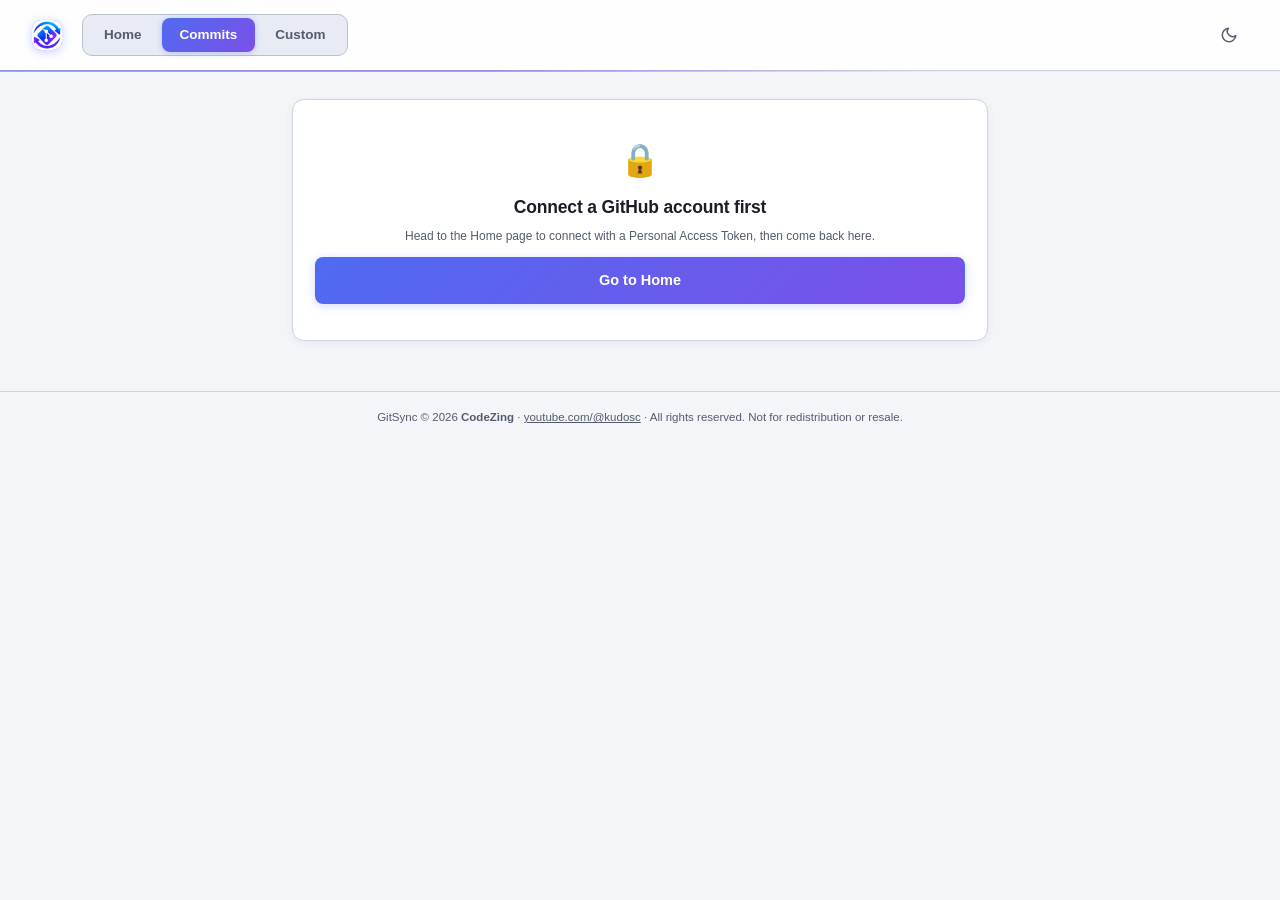
==== commits.html @ aff33099 "Commit page" ====
<!DOCTYPE html>
<!--
  GitSync — © 2026 CodeZing (https://youtube.com/@kudosc?si=au2Bagg75VuP_jEr)
  All rights reserved. Source available for viewing only via the official
  GitHub repository. No copying, re-hosting, modification-and-redistribution,
  or resale without written permission. See LICENSE for full terms.
-->
<html lang="en">
<head>
<meta charset="UTF-8">
<meta name="viewport" content="width=device-width, initial-scale=1, maximum-scale=1, viewport-fit=cover">
<title>GitSync — Commits</title>
<meta name="description" content="See what GitSync pushed and the live state of any branch on GitHub.">

<!-- Theme applied before first paint to avoid a flash of the wrong theme -->
<script>
(function(){
  try{
    var t = localStorage.getItem('gitsync-theme');
    if(!t){ t = window.matchMedia('(prefers-color-scheme: light)').matches ? 'light' : 'dark'; }
    document.documentElement.setAttribute('data-theme', t);
  }catch(e){}
})();
</script>

<link rel="stylesheet" href="style.css">

<!-- PWA -->
<link rel="manifest" href="manifest.json">
<meta name="theme-color" content="#5b7cff" media="(prefers-color-scheme: dark)">
<meta name="theme-color" content="#4f6bf0" media="(prefers-color-scheme: light)">
<meta name="mobile-web-app-capable" content="yes">
<meta name="apple-mobile-web-app-capable" content="yes">
<meta name="apple-mobile-web-app-status-bar-style" content="black-translucent">
<meta name="apple-mobile-web-app-title" content="GitSync">
<link rel="icon" href="icons/favicon.ico" sizes="any">
<link rel="icon" type="image/png" sizes="32x32" href="icons/favicon-32.png">
<link rel="icon" type="image/png" sizes="16x16" href="icons/favicon-16.png">
<link rel="apple-touch-icon" href="icons/icon-180.png">
</head>
<body>

<div id="app-shell">

  <header class="navbar">
    <span class="logo-badge navbar-logo"><img src="icons/icon-96.png" alt=""></span>
    <nav class="navbar-links">
      <a href="index.html" class="navbar-link">Home</a>
      <a href="commits.html" class="navbar-link active">Commits</a>
      <a href="custom.html" class="navbar-link">Custom</a>
    </nav>
    <div class="navbar-actions">
      <button id="theme-toggle" class="icon-btn theme-toggle" type="button" title="Switch to light theme" aria-label="Switch to light theme">
        <svg class="theme-icon icon-sun" viewBox="0 0 24 24" fill="none" stroke-width="2" stroke-linecap="round" stroke-linejoin="round"><circle cx="12" cy="12" r="4"></circle><path d="M12 2v2M12 20v2M4.93 4.93l1.41 1.41M17.66 17.66l1.41 1.41M2 12h2M20 12h2M4.93 19.07l1.41-1.41M17.66 6.34l1.41-1.41"></path></svg>
        <svg class="theme-icon icon-moon" viewBox="0 0 24 24" fill="none" stroke-width="2" stroke-linecap="round" stroke-linejoin="round"><path d="M21 12.79A9 9 0 1 1 11.21 3 7 7 0 0 0 21 12.79z"></path></svg>
      </button>
    </div>
  </header>

  <div id="commits-not-connected" class="hidden">
    <div class="content custom-content">
      <div class="card center-card">
        <div class="conflict-icon">🔒</div>
        <div class="success-title">Connect a GitHub account first</div>
        <p class="hint">Head to the Home page to connect with a Personal Access Token, then come back here.</p>
        <a href="index.html" class="btn btn-primary btn-block">Go to Home</a>
      </div>
    </div>
  </div>

  <div id="commits-connected" class="hidden">
    <div class="content custom-content">

      <!-- ============ COMMITS MAIN ============ -->
      <section id="view-commits-main" class="view active">
        <div class="connected-row flat-row">
          <span class="dot dot-green"></span>
          <span>Connected as <strong id="commits-username-label">—</strong></span>
        </div>

        <div class="dash-panel">
          <div class="field-select" id="repo-select-trigger" role="button" tabindex="0">
            <span class="field-select-icon"><svg viewBox="0 0 24 24" fill="none" stroke="currentColor" stroke-width="2" stroke-linecap="round" stroke-linejoin="round"><path d="M4 19.5A2.5 2.5 0 0 1 6.5 17H20"></path><path d="M6.5 2H20v20H6.5A2.5 2.5 0 0 1 4 19.5v-15A2.5 2.5 0 0 1 6.5 2z"></path></svg></span>
            <div class="field-select-main"><span class="field-select-label">Repository</span><span class="field-select-value" id="repo-select-value">Loading repositories…</span></div>
            <span class="field-select-chevron">⌄</span>
          </div>
          <div class="field-select" id="branch-select-trigger" role="button" tabindex="0">
            <span class="field-select-icon"><svg viewBox="0 0 24 24" fill="none" stroke="currentColor" stroke-width="2" stroke-linecap="round" stroke-linejoin="round"><line x1="6" y1="3" x2="6" y2="15"></line><circle cx="18" cy="6" r="3"></circle><circle cx="6" cy="18" r="3"></circle><path d="M18 9a9 9 0 0 1-9 9"></path></svg></span>
            <div class="field-select-main"><span class="field-select-label">Branch</span><span class="field-select-value" id="branch-select-value">Select a repository first</span></div>
            <span class="field-select-chevron">⌄</span>
          </div>
        </div>

        <div class="commit-status-group" id="commit-status-group" >
          <div class="commit-status-row" id="app-commit-card">
            <span class="commit-status-icon app-icon">
              <svg viewBox="0 0 24 24" fill="none" stroke="currentColor" stroke-width="2" stroke-linecap="round" stroke-linejoin="round"><path d="M12 2 2 7l10 5 10-5-10-5z"></path><path d="M2 17l10 5 10-5"></path><path d="M2 12l10 5 10-5"></path></svg>
            </span>
            <span class="commit-status-main">
              <span class="commit-status-label-row">
                <span class="commit-status-label">App Commit</span>
                <span id="app-commit-verify-badge" class="verify-badge hidden"></span>
              </span>
              <span id="app-commit-message" class="commit-msg">No pushes yet on this branch</span>
              <span id="app-commit-meta" class="commit-meta">Upload something to get started</span>
            </span>
          </div>

          <button type="button" class="commit-status-row commit-status-row-btn" id="live-commit-card">
            <span class="commit-status-icon live-icon">
              <span class="live-pulse-dot"></span>
              <svg viewBox="0 0 24 24" fill="none" stroke="currentColor" stroke-width="2" stroke-linecap="round" stroke-linejoin="round"><circle cx="12" cy="12" r="3"></circle><path d="M12 2v4"></path><path d="M12 18v4"></path><path d="M4.93 4.93l2.83 2.83"></path><path d="M16.24 16.24l2.83 2.83"></path><path d="M2 12h4"></path><path d="M18 12h4"></path><path d="M4.93 19.07l2.83-2.83"></path><path d="M16.24 7.76l2.83-2.83"></path></svg>
            </span>
            <span class="commit-status-main">
              <span class="commit-status-label-row">
                <span class="commit-status-label">Live GitHub Commit</span>
              </span>
              <span class="commit-msg">See the exact, real-time state of this branch</span>
              <span class="commit-meta">Always fetched fresh from GitHub — tap to check</span>
            </span>
            <span class="last-commit-chevron">›</span>
          </button>
        </div>

        <div class="live-commit-section-head" style="margin:22px 2px 6px">Recent commits</div>
        <div id="commits-inline-history" class="commit-history"></div>
      </section>

      <!-- ============ COMMIT HISTORY (last 5) ============ -->
      <section id="view-commit-files" class="view">
        <div class="page-header">
          <button id="commit-files-back-btn" class="icon-btn back-btn" aria-label="Back" title="Back"><svg viewBox="0 0 24 24" fill="none" stroke="currentColor" stroke-width="2" stroke-linecap="round" stroke-linejoin="round"><line x1="19" y1="12" x2="5" y2="12"></line><polyline points="12 19 5 12 12 5"></polyline></svg></button>
          <div class="page-header-title">
            <div class="page-header-title-main">Commit History</div>
            <div id="commit-files-subtitle" class="page-header-title-sub">Last 5 commits on this branch</div>
          </div>
        </div>
        <div id="commit-files-list" class="commit-history"></div>
      </section>

      <!-- ============ LIVE GITHUB COMMIT ============ -->
      <section id="view-live-commit" class="view">
        <div class="page-header">
          <button id="live-commit-back-btn" class="icon-btn back-btn" aria-label="Back" title="Back"><svg viewBox="0 0 24 24" fill="none" stroke="currentColor" stroke-width="2" stroke-linecap="round" stroke-linejoin="round"><line x1="19" y1="12" x2="5" y2="12"></line><polyline points="12 19 5 12 12 5"></polyline></svg></button>
          <div class="page-header-title">
            <div class="page-header-title-main">Live GitHub Commit</div>
            <div id="live-commit-subtitle" class="page-header-title-sub">Fetching the exact live state…</div>
          </div>
          <button id="live-commit-refresh-btn" class="icon-btn" aria-label="Refresh" title="Refresh"><svg viewBox="0 0 24 24" fill="none" stroke="currentColor" stroke-width="2" stroke-linecap="round" stroke-linejoin="round" width="19" height="19"><polyline points="23 4 23 10 17 10"></polyline><polyline points="1 20 1 14 7 14"></polyline><path d="M3.51 9a9 9 0 0 1 14.85-3.36L23 10M1 14l4.64 4.36A9 9 0 0 0 20.49 15"></path></svg></button>
        </div>
        <div id="live-commit-body" class="live-commit-body"></div>
      </section>

    </div>
  </div>

  <footer class="app-footer">
    GitSync © 2026 <strong>CodeZing</strong> ·
    <a href="https://youtube.com/@kudosc?si=au2Bagg75VuP_jEr" target="_blank" rel="noopener">youtube.com/@kudosc</a>
    · All rights reserved. Not for redistribution or resale.
  </footer>
</div>

<div id="picker-sheet" class="modal hidden">
  <div class="modal-sheet picker-modal-sheet">
    <div class="modal-header"><span id="picker-sheet-title">Select</span><button id="picker-sheet-close" class="icon-btn" aria-label="Close">✕</button></div>
    <div class="picker-search-wrap"><input type="text" id="picker-search" placeholder="Search…" autocomplete="off" spellcheck="false"></div>
    <div id="picker-list" class="picker-list" role="listbox"></div>
  </div>
</div>

<div id="toast" class="toast hidden"></div>

<script src="js/auth.js"></script>
<script src="js/github.js"></script>
<script src="js/applog.js"></script>
<script src="js/ui.js"></script>
<script src="js/picker.js"></script>
<script src="js/commits.js"></script>
<script src="js/theme.js"></script>
<script>
if ('serviceWorker' in navigator) {
  window.addEventListener('load', function () {
    navigator.serviceWorker.register('service-worker.js').then(function (reg) {
      if (reg.waiting) reg.waiting.postMessage('skipWaiting');
      reg.addEventListener('updatefound', function () {
        var fresh = reg.installing;
        if (!fresh) return;
        fresh.addEventListener('statechange', function () {
          if (fresh.state === 'installed' && navigator.serviceWorker.controller) {
            fresh.postMessage('skipWaiting');
          }
        });
      });
    }).catch(function () { /* ignore */ });

    var reloaded = false;
    navigator.serviceWorker.addEventListener('controllerchange', function () {
      if (reloaded) return;
      reloaded = true;
      window.location.reload();
    });
  });
}
</script>
</body>
</html>
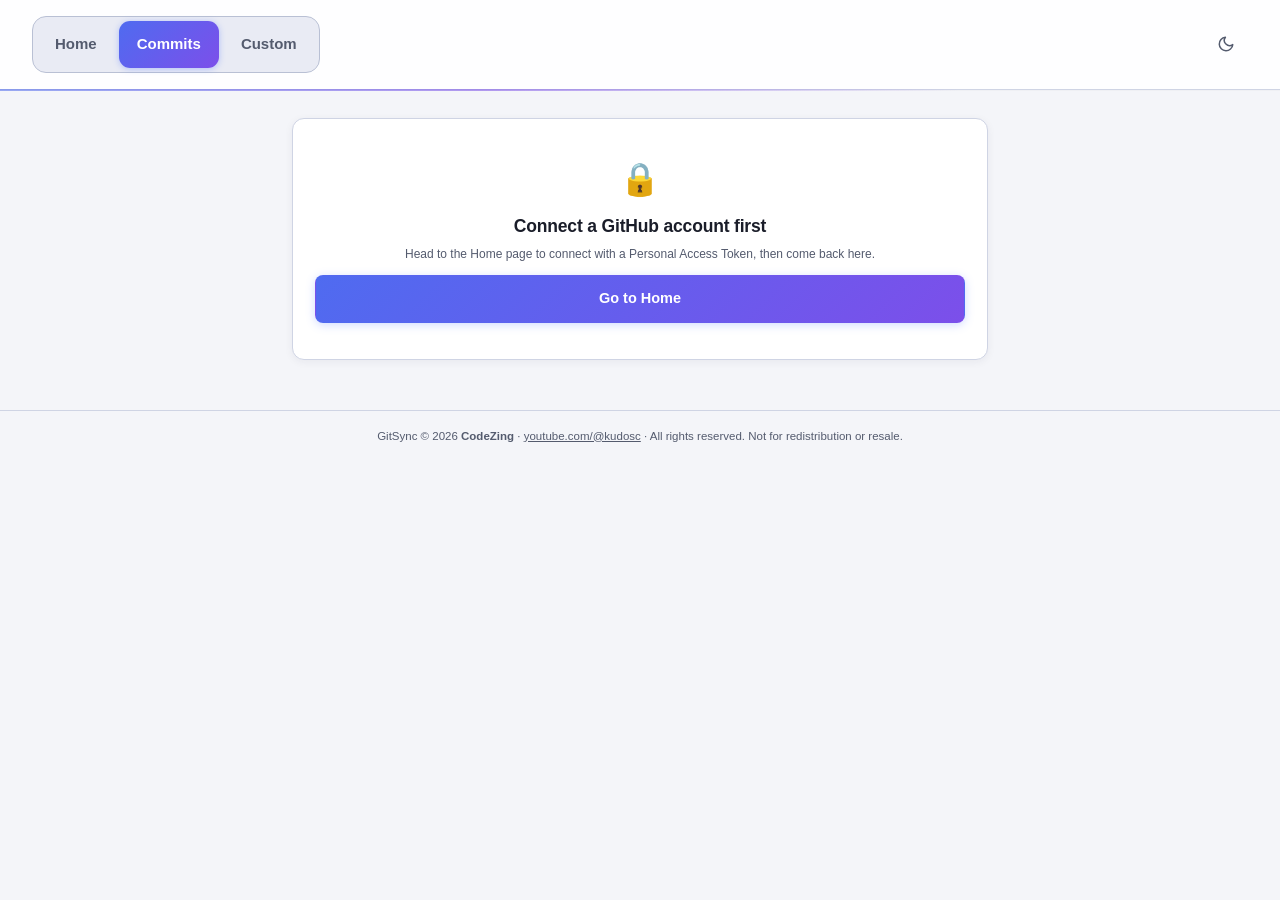
==== commit 491f197c: "News" ====
--- a/commits.html
+++ b/commits.html
@@ -43,7 +43,6 @@
 <div id="app-shell">
 
   <header class="navbar">
-    <span class="logo-badge navbar-logo"><img src="icons/icon-96.png" alt=""></span>
     <nav class="navbar-links">
       <a href="index.html" class="navbar-link">Home</a>
       <a href="commits.html" class="navbar-link active">Commits</a>
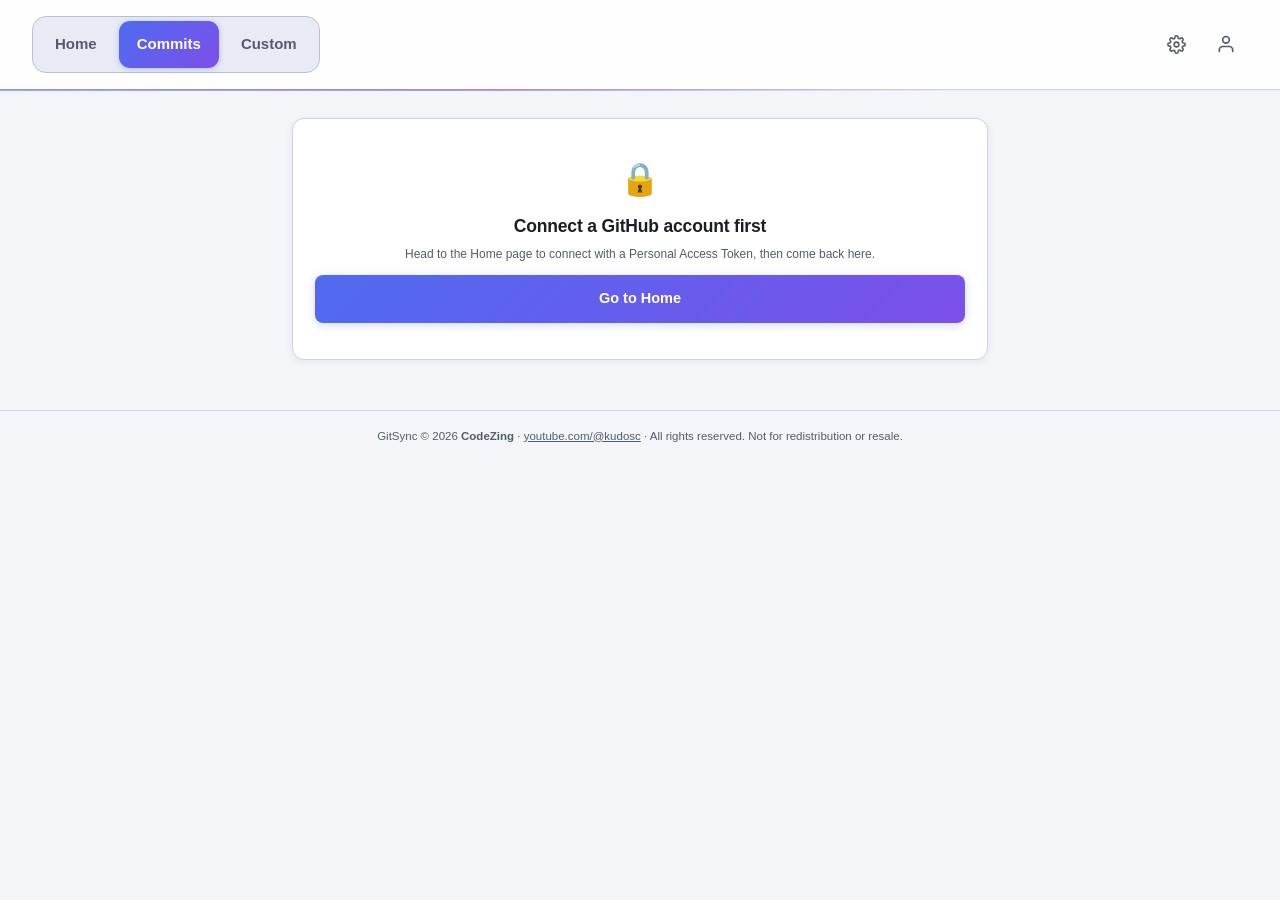
==== commit 91a245ca: "Big update" ====
--- a/commits.html
+++ b/commits.html
@@ -1,206 +1,186 @@
-<!DOCTYPE html>
-<!--
-  GitSync — © 2026 CodeZing (https://youtube.com/@kudosc?si=au2Bagg75VuP_jEr)
-  All rights reserved. Source available for viewing only via the official
-  GitHub repository. No copying, re-hosting, modification-and-redistribution,
-  or resale without written permission. See LICENSE for full terms.
--->
-<html lang="en">
-<head>
-<meta charset="UTF-8">
-<meta name="viewport" content="width=device-width, initial-scale=1, maximum-scale=1, viewport-fit=cover">
-<title>GitSync — Commits</title>
-<meta name="description" content="See what GitSync pushed and the live state of any branch on GitHub.">
-
-<!-- Theme applied before first paint to avoid a flash of the wrong theme -->
-<script>
-(function(){
-  try{
-    var t = localStorage.getItem('gitsync-theme');
-    if(!t){ t = window.matchMedia('(prefers-color-scheme: light)').matches ? 'light' : 'dark'; }
-    document.documentElement.setAttribute('data-theme', t);
-  }catch(e){}
-})();
-</script>
-
-<link rel="stylesheet" href="style.css">
-
-<!-- PWA -->
-<link rel="manifest" href="manifest.json">
-<meta name="theme-color" content="#5b7cff" media="(prefers-color-scheme: dark)">
-<meta name="theme-color" content="#4f6bf0" media="(prefers-color-scheme: light)">
-<meta name="mobile-web-app-capable" content="yes">
-<meta name="apple-mobile-web-app-capable" content="yes">
-<meta name="apple-mobile-web-app-status-bar-style" content="black-translucent">
-<meta name="apple-mobile-web-app-title" content="GitSync">
-<link rel="icon" href="icons/favicon.ico" sizes="any">
-<link rel="icon" type="image/png" sizes="32x32" href="icons/favicon-32.png">
-<link rel="icon" type="image/png" sizes="16x16" href="icons/favicon-16.png">
-<link rel="apple-touch-icon" href="icons/icon-180.png">
-</head>
-<body>
-
-<div id="app-shell">
-
-  <header class="navbar">
-    <nav class="navbar-links">
-      <a href="index.html" class="navbar-link">Home</a>
-      <a href="commits.html" class="navbar-link active">Commits</a>
-      <a href="custom.html" class="navbar-link">Custom</a>
-    </nav>
-    <div class="navbar-actions">
-      <button id="theme-toggle" class="icon-btn theme-toggle" type="button" title="Switch to light theme" aria-label="Switch to light theme">
-        <svg class="theme-icon icon-sun" viewBox="0 0 24 24" fill="none" stroke-width="2" stroke-linecap="round" stroke-linejoin="round"><circle cx="12" cy="12" r="4"></circle><path d="M12 2v2M12 20v2M4.93 4.93l1.41 1.41M17.66 17.66l1.41 1.41M2 12h2M20 12h2M4.93 19.07l1.41-1.41M17.66 6.34l1.41-1.41"></path></svg>
-        <svg class="theme-icon icon-moon" viewBox="0 0 24 24" fill="none" stroke-width="2" stroke-linecap="round" stroke-linejoin="round"><path d="M21 12.79A9 9 0 1 1 11.21 3 7 7 0 0 0 21 12.79z"></path></svg>
-      </button>
-    </div>
-  </header>
-
-  <div id="commits-not-connected" class="hidden">
-    <div class="content custom-content">
-      <div class="card center-card">
-        <div class="conflict-icon">🔒</div>
-        <div class="success-title">Connect a GitHub account first</div>
-        <p class="hint">Head to the Home page to connect with a Personal Access Token, then come back here.</p>
-        <a href="index.html" class="btn btn-primary btn-block">Go to Home</a>
-      </div>
-    </div>
-  </div>
-
-  <div id="commits-connected" class="hidden">
-    <div class="content custom-content">
-
-      <!-- ============ COMMITS MAIN ============ -->
-      <section id="view-commits-main" class="view active">
-        <div class="connected-row flat-row">
-          <span class="dot dot-green"></span>
-          <span>Connected as <strong id="commits-username-label">—</strong></span>
-        </div>
-
-        <div class="dash-panel">
-          <div class="field-select" id="repo-select-trigger" role="button" tabindex="0">
-            <span class="field-select-icon"><svg viewBox="0 0 24 24" fill="none" stroke="currentColor" stroke-width="2" stroke-linecap="round" stroke-linejoin="round"><path d="M4 19.5A2.5 2.5 0 0 1 6.5 17H20"></path><path d="M6.5 2H20v20H6.5A2.5 2.5 0 0 1 4 19.5v-15A2.5 2.5 0 0 1 6.5 2z"></path></svg></span>
-            <div class="field-select-main"><span class="field-select-label">Repository</span><span class="field-select-value" id="repo-select-value">Loading repositories…</span></div>
-            <span class="field-select-chevron">⌄</span>
-          </div>
-          <div class="field-select" id="branch-select-trigger" role="button" tabindex="0">
-            <span class="field-select-icon"><svg viewBox="0 0 24 24" fill="none" stroke="currentColor" stroke-width="2" stroke-linecap="round" stroke-linejoin="round"><line x1="6" y1="3" x2="6" y2="15"></line><circle cx="18" cy="6" r="3"></circle><circle cx="6" cy="18" r="3"></circle><path d="M18 9a9 9 0 0 1-9 9"></path></svg></span>
-            <div class="field-select-main"><span class="field-select-label">Branch</span><span class="field-select-value" id="branch-select-value">Select a repository first</span></div>
-            <span class="field-select-chevron">⌄</span>
-          </div>
-        </div>
-
-        <div class="commit-status-group" id="commit-status-group" >
-          <div class="commit-status-row" id="app-commit-card">
-            <span class="commit-status-icon app-icon">
-              <svg viewBox="0 0 24 24" fill="none" stroke="currentColor" stroke-width="2" stroke-linecap="round" stroke-linejoin="round"><path d="M12 2 2 7l10 5 10-5-10-5z"></path><path d="M2 17l10 5 10-5"></path><path d="M2 12l10 5 10-5"></path></svg>
-            </span>
-            <span class="commit-status-main">
-              <span class="commit-status-label-row">
-                <span class="commit-status-label">App Commit</span>
-                <span id="app-commit-verify-badge" class="verify-badge hidden"></span>
-              </span>
-              <span id="app-commit-message" class="commit-msg">No pushes yet on this branch</span>
-              <span id="app-commit-meta" class="commit-meta">Upload something to get started</span>
-            </span>
-          </div>
-
-          <button type="button" class="commit-status-row commit-status-row-btn" id="live-commit-card">
-            <span class="commit-status-icon live-icon">
-              <span class="live-pulse-dot"></span>
-              <svg viewBox="0 0 24 24" fill="none" stroke="currentColor" stroke-width="2" stroke-linecap="round" stroke-linejoin="round"><circle cx="12" cy="12" r="3"></circle><path d="M12 2v4"></path><path d="M12 18v4"></path><path d="M4.93 4.93l2.83 2.83"></path><path d="M16.24 16.24l2.83 2.83"></path><path d="M2 12h4"></path><path d="M18 12h4"></path><path d="M4.93 19.07l2.83-2.83"></path><path d="M16.24 7.76l2.83-2.83"></path></svg>
-            </span>
-            <span class="commit-status-main">
-              <span class="commit-status-label-row">
-                <span class="commit-status-label">Live GitHub Commit</span>
-              </span>
-              <span class="commit-msg">See the exact, real-time state of this branch</span>
-              <span class="commit-meta">Always fetched fresh from GitHub — tap to check</span>
-            </span>
-            <span class="last-commit-chevron">›</span>
-          </button>
-        </div>
-
-        <div class="live-commit-section-head" style="margin:22px 2px 6px">Recent commits</div>
-        <div id="commits-inline-history" class="commit-history"></div>
-      </section>
-
-      <!-- ============ COMMIT HISTORY (last 5) ============ -->
-      <section id="view-commit-files" class="view">
-        <div class="page-header">
-          <button id="commit-files-back-btn" class="icon-btn back-btn" aria-label="Back" title="Back"><svg viewBox="0 0 24 24" fill="none" stroke="currentColor" stroke-width="2" stroke-linecap="round" stroke-linejoin="round"><line x1="19" y1="12" x2="5" y2="12"></line><polyline points="12 19 5 12 12 5"></polyline></svg></button>
-          <div class="page-header-title">
-            <div class="page-header-title-main">Commit History</div>
-            <div id="commit-files-subtitle" class="page-header-title-sub">Last 5 commits on this branch</div>
-          </div>
-        </div>
-        <div id="commit-files-list" class="commit-history"></div>
-      </section>
-
-      <!-- ============ LIVE GITHUB COMMIT ============ -->
-      <section id="view-live-commit" class="view">
-        <div class="page-header">
-          <button id="live-commit-back-btn" class="icon-btn back-btn" aria-label="Back" title="Back"><svg viewBox="0 0 24 24" fill="none" stroke="currentColor" stroke-width="2" stroke-linecap="round" stroke-linejoin="round"><line x1="19" y1="12" x2="5" y2="12"></line><polyline points="12 19 5 12 12 5"></polyline></svg></button>
-          <div class="page-header-title">
-            <div class="page-header-title-main">Live GitHub Commit</div>
-            <div id="live-commit-subtitle" class="page-header-title-sub">Fetching the exact live state…</div>
-          </div>
-          <button id="live-commit-refresh-btn" class="icon-btn" aria-label="Refresh" title="Refresh"><svg viewBox="0 0 24 24" fill="none" stroke="currentColor" stroke-width="2" stroke-linecap="round" stroke-linejoin="round" width="19" height="19"><polyline points="23 4 23 10 17 10"></polyline><polyline points="1 20 1 14 7 14"></polyline><path d="M3.51 9a9 9 0 0 1 14.85-3.36L23 10M1 14l4.64 4.36A9 9 0 0 0 20.49 15"></path></svg></button>
-        </div>
-        <div id="live-commit-body" class="live-commit-body"></div>
-      </section>
-
-    </div>
-  </div>
-
-  <footer class="app-footer">
-    GitSync © 2026 <strong>CodeZing</strong> ·
-    <a href="https://youtube.com/@kudosc?si=au2Bagg75VuP_jEr" target="_blank" rel="noopener">youtube.com/@kudosc</a>
-    · All rights reserved. Not for redistribution or resale.
-  </footer>
-</div>
-
-<div id="picker-sheet" class="modal hidden">
-  <div class="modal-sheet picker-modal-sheet">
-    <div class="modal-header"><span id="picker-sheet-title">Select</span><button id="picker-sheet-close" class="icon-btn" aria-label="Close">✕</button></div>
-    <div class="picker-search-wrap"><input type="text" id="picker-search" placeholder="Search…" autocomplete="off" spellcheck="false"></div>
-    <div id="picker-list" class="picker-list" role="listbox"></div>
-  </div>
-</div>
-
-<div id="toast" class="toast hidden"></div>
-
-<script src="js/auth.js"></script>
-<script src="js/github.js"></script>
-<script src="js/applog.js"></script>
-<script src="js/ui.js"></script>
-<script src="js/picker.js"></script>
-<script src="js/commits.js"></script>
-<script src="js/theme.js"></script>
-<script>
-if ('serviceWorker' in navigator) {
-  window.addEventListener('load', function () {
-    navigator.serviceWorker.register('service-worker.js').then(function (reg) {
-      if (reg.waiting) reg.waiting.postMessage('skipWaiting');
-      reg.addEventListener('updatefound', function () {
-        var fresh = reg.installing;
-        if (!fresh) return;
-        fresh.addEventListener('statechange', function () {
-          if (fresh.state === 'installed' && navigator.serviceWorker.controller) {
-            fresh.postMessage('skipWaiting');
-          }
-        });
-      });
-    }).catch(function () { /* ignore */ });
-
-    var reloaded = false;
-    navigator.serviceWorker.addEventListener('controllerchange', function () {
-      if (reloaded) return;
-      reloaded = true;
-      window.location.reload();
-    });
-  });
-}
-</script>
-</body>
-</html>
+<!DOCTYPE html>
+<!--
+  GitSync — © 2026 CodeZing (https://youtube.com/@kudosc?si=au2Bagg75VuP_jEr)
+  All rights reserved. Source available for viewing only via the official
+  GitHub repository. No copying, re-hosting, modification-and-redistribution,
+  or resale without written permission. See LICENSE for full terms.
+-->
+<html lang="en">
+<head>
+<meta charset="UTF-8">
+<meta name="viewport" content="width=device-width, initial-scale=1, maximum-scale=1, viewport-fit=cover">
+<title>GitSync — Commits</title>
+<meta name="description" content="See what GitSync pushed and the live state of any branch on GitHub.">
+
+<!-- Theme applied before first paint to avoid a flash of the wrong theme -->
+<script>
+(function(){
+  try{
+    var t = localStorage.getItem('gitsync-theme');
+    if(!t){ t = window.matchMedia('(prefers-color-scheme: light)').matches ? 'light' : 'dark'; }
+    document.documentElement.setAttribute('data-theme', t);
+  }catch(e){}
+})();
+</script>
+
+<link rel="stylesheet" href="style.css">
+
+<!-- PWA -->
+<link rel="manifest" href="manifest.json">
+<meta name="theme-color" content="#5b7cff" media="(prefers-color-scheme: dark)">
+<meta name="theme-color" content="#4f6bf0" media="(prefers-color-scheme: light)">
+<meta name="mobile-web-app-capable" content="yes">
+<meta name="apple-mobile-web-app-capable" content="yes">
+<meta name="apple-mobile-web-app-status-bar-style" content="black-translucent">
+<meta name="apple-mobile-web-app-title" content="GitSync">
+<link rel="icon" href="icons/favicon.ico" sizes="any">
+<link rel="icon" type="image/png" sizes="32x32" href="icons/favicon-32.png">
+<link rel="icon" type="image/png" sizes="16x16" href="icons/favicon-16.png">
+<link rel="apple-touch-icon" href="icons/icon-180.png">
+</head>
+<body>
+
+<div id="app-shell">
+
+  <header class="navbar">
+    <nav class="navbar-links">
+      <a href="index.html" class="navbar-link">Home</a>
+      <a href="commits.html" class="navbar-link active">Commits</a>
+      <a href="custom.html" class="navbar-link">Custom</a>
+    </nav>
+    <div class="navbar-actions">
+      <a href="index.html#settings" class="icon-btn" title="Settings" aria-label="Settings">
+        <svg viewBox="0 0 24 24" fill="none" stroke="currentColor" stroke-width="2" stroke-linecap="round" stroke-linejoin="round" width="19" height="19"><circle cx="12" cy="12" r="3"></circle><path d="M19.4 15a1.65 1.65 0 0 0 .33 1.82l.06.06a2 2 0 1 1-2.83 2.83l-.06-.06a1.65 1.65 0 0 0-1.82-.33 1.65 1.65 0 0 0-1 1.51V21a2 2 0 0 1-4 0v-.09A1.65 1.65 0 0 0 9 19.4a1.65 1.65 0 0 0-1.82.33l-.06.06a2 2 0 1 1-2.83-2.83l.06-.06a1.65 1.65 0 0 0 .33-1.82 1.65 1.65 0 0 0-1.51-1H3a2 2 0 0 1 0-4h.09A1.65 1.65 0 0 0 4.6 9a1.65 1.65 0 0 0-.33-1.82l-.06-.06a2 2 0 1 1 2.83-2.83l.06.06a1.65 1.65 0 0 0 1.82.33H9a1.65 1.65 0 0 0 1-1.51V3a2 2 0 0 1 4 0v.09a1.65 1.65 0 0 0 1 1.51 1.65 1.65 0 0 0 1.82-.33l.06-.06a2 2 0 1 1 2.83 2.83l-.06.06a1.65 1.65 0 0 0-.33 1.82V9a1.65 1.65 0 0 0 1.51 1H21a2 2 0 0 1 0 4h-.09a1.65 1.65 0 0 0-1.51 1z"></path></svg>
+      </a>
+      <a id="profile-btn" href="profile.html" class="icon-btn profile-btn" title="Profile" aria-label="Profile">
+        <img class="profile-btn-img hidden" alt="">
+        <svg class="profile-btn-fallback" viewBox="0 0 24 24" fill="none" stroke="currentColor" stroke-width="2" stroke-linecap="round" stroke-linejoin="round" width="20" height="20"><path d="M20 21v-2a4 4 0 0 0-4-4H8a4 4 0 0 0-4 4v2"></path><circle cx="12" cy="7" r="4"></circle></svg>
+      </a>
+    </div>
+  </header>
+
+  <div id="commits-not-connected" class="hidden">
+    <div class="content custom-content">
+      <div class="card center-card">
+        <div class="conflict-icon">🔒</div>
+        <div class="success-title">Connect a GitHub account first</div>
+        <p class="hint">Head to the Home page to connect with a Personal Access Token, then come back here.</p>
+        <a href="index.html" class="btn btn-primary btn-block">Go to Home</a>
+      </div>
+    </div>
+  </div>
+
+  <div id="commits-connected" class="hidden">
+    <div class="content custom-content">
+
+      <!-- ============ COMMITS MAIN ============ -->
+      <section id="view-commits-main" class="view active">
+        <div class="connected-row flat-row">
+          <span class="dot dot-green"></span>
+          <span>Connected as <strong id="commits-username-label">—</strong></span>
+        </div>
+
+        <div class="dash-panel">
+          <div class="field-select" id="repo-select-trigger" role="button" tabindex="0">
+            <span class="field-select-icon"><svg viewBox="0 0 24 24" fill="none" stroke="currentColor" stroke-width="2" stroke-linecap="round" stroke-linejoin="round"><path d="M4 19.5A2.5 2.5 0 0 1 6.5 17H20"></path><path d="M6.5 2H20v20H6.5A2.5 2.5 0 0 1 4 19.5v-15A2.5 2.5 0 0 1 6.5 2z"></path></svg></span>
+            <div class="field-select-main"><span class="field-select-label">Repository</span><span class="field-select-value" id="repo-select-value">Loading repositories…</span></div>
+            <span class="field-select-chevron">⌄</span>
+          </div>
+          <div class="field-select" id="branch-select-trigger" role="button" tabindex="0">
+            <span class="field-select-icon"><svg viewBox="0 0 24 24" fill="none" stroke="currentColor" stroke-width="2" stroke-linecap="round" stroke-linejoin="round"><line x1="6" y1="3" x2="6" y2="15"></line><circle cx="18" cy="6" r="3"></circle><circle cx="6" cy="18" r="3"></circle><path d="M18 9a9 9 0 0 1-9 9"></path></svg></span>
+            <div class="field-select-main"><span class="field-select-label">Branch</span><span class="field-select-value" id="branch-select-value">Select a repository first</span></div>
+            <span class="field-select-chevron">⌄</span>
+          </div>
+        </div>
+
+        <div class="commit-status-group" id="commit-status-group" >
+          <div class="commit-status-row" id="app-commit-card">
+            <span class="commit-status-icon app-icon">
+              <svg viewBox="0 0 24 24" fill="none" stroke="currentColor" stroke-width="2" stroke-linecap="round" stroke-linejoin="round"><path d="M12 2 2 7l10 5 10-5-10-5z"></path><path d="M2 17l10 5 10-5"></path><path d="M2 12l10 5 10-5"></path></svg>
+            </span>
+            <span class="commit-status-main">
+              <span class="commit-status-label-row">
+                <span class="commit-status-label">App Commit</span>
+                <span id="app-commit-verify-badge" class="verify-badge hidden"></span>
+              </span>
+              <span id="app-commit-message" class="commit-msg">No pushes yet on this branch</span>
+              <span id="app-commit-meta" class="commit-meta">Upload something to get started</span>
+            </span>
+          </div>
+
+          <button type="button" class="commit-status-row commit-status-row-btn" id="live-commit-card">
+            <span class="commit-status-icon live-icon">
+              <span class="live-pulse-dot"></span>
+              <svg viewBox="0 0 24 24" fill="none" stroke="currentColor" stroke-width="2" stroke-linecap="round" stroke-linejoin="round"><circle cx="12" cy="12" r="3"></circle><path d="M12 2v4"></path><path d="M12 18v4"></path><path d="M4.93 4.93l2.83 2.83"></path><path d="M16.24 16.24l2.83 2.83"></path><path d="M2 12h4"></path><path d="M18 12h4"></path><path d="M4.93 19.07l2.83-2.83"></path><path d="M16.24 7.76l2.83-2.83"></path></svg>
+            </span>
+            <span class="commit-status-main">
+              <span class="commit-status-label-row">
+                <span class="commit-status-label">Live GitHub Commit</span>
+              </span>
+              <span class="commit-msg">See the exact, real-time state of this branch</span>
+              <span class="commit-meta">Always fetched fresh from GitHub — tap to check</span>
+            </span>
+            <span class="last-commit-chevron">›</span>
+          </button>
+        </div>
+
+        <div class="live-commit-section-head" style="margin:22px 2px 6px">Recent commits</div>
+        <div id="commits-inline-history" class="commit-history"></div>
+      </section>
+
+      <!-- ============ COMMIT HISTORY (last 5) ============ -->
+      <section id="view-commit-files" class="view">
+        <div class="page-header">
+          <button id="commit-files-back-btn" class="icon-btn back-btn" aria-label="Back" title="Back"><svg viewBox="0 0 24 24" fill="none" stroke="currentColor" stroke-width="2" stroke-linecap="round" stroke-linejoin="round"><line x1="19" y1="12" x2="5" y2="12"></line><polyline points="12 19 5 12 12 5"></polyline></svg></button>
+          <div class="page-header-title">
+            <div class="page-header-title-main">Commit History</div>
+            <div id="commit-files-subtitle" class="page-header-title-sub">Last 5 commits on this branch</div>
+          </div>
+        </div>
+        <div id="commit-files-list" class="commit-history"></div>
+      </section>
+
+      <!-- ============ LIVE GITHUB COMMIT ============ -->
+      <section id="view-live-commit" class="view">
+        <div class="page-header">
+          <button id="live-commit-back-btn" class="icon-btn back-btn" aria-label="Back" title="Back"><svg viewBox="0 0 24 24" fill="none" stroke="currentColor" stroke-width="2" stroke-linecap="round" stroke-linejoin="round"><line x1="19" y1="12" x2="5" y2="12"></line><polyline points="12 19 5 12 12 5"></polyline></svg></button>
+          <div class="page-header-title">
+            <div class="page-header-title-main">Live GitHub Commit</div>
+            <div id="live-commit-subtitle" class="page-header-title-sub">Fetching the exact live state…</div>
+          </div>
+          <button id="live-commit-refresh-btn" class="icon-btn" aria-label="Refresh" title="Refresh"><svg viewBox="0 0 24 24" fill="none" stroke="currentColor" stroke-width="2" stroke-linecap="round" stroke-linejoin="round" width="19" height="19"><polyline points="23 4 23 10 17 10"></polyline><polyline points="1 20 1 14 7 14"></polyline><path d="M3.51 9a9 9 0 0 1 14.85-3.36L23 10M1 14l4.64 4.36A9 9 0 0 0 20.49 15"></path></svg></button>
+        </div>
+        <div id="live-commit-body" class="live-commit-body"></div>
+      </section>
+
+    </div>
+  </div>
+
+  <footer class="app-footer">
+    GitSync © 2026 <strong>CodeZing</strong> ·
+    <a href="https://youtube.com/@kudosc?si=au2Bagg75VuP_jEr" target="_blank" rel="noopener">youtube.com/@kudosc</a>
+    · All rights reserved. Not for redistribution or resale.
+  </footer>
+</div>
+
+<div id="picker-sheet" class="modal hidden">
+  <div class="modal-sheet picker-modal-sheet">
+    <div class="modal-header"><span id="picker-sheet-title">Select</span><button id="picker-sheet-close" class="icon-btn" aria-label="Close">✕</button></div>
+    <div class="picker-search-wrap"><input type="text" id="picker-search" placeholder="Search…" autocomplete="off" spellcheck="false"></div>
+    <div id="picker-list" class="picker-list" role="listbox"></div>
+  </div>
+</div>
+
+<div id="toast" class="toast hidden"></div>
+
+<script src="js/offline.js"></script>
+<script src="js/auth.js"></script>
+<script src="js/github.js"></script>
+<script src="js/applog.js"></script>
+<script src="js/ui.js"></script>
+<script src="js/picker.js"></script>
+<script src="js/commits.js"></script>
+<script src="js/navprofile.js"></script>
+<script src="js/theme.js"></script>
+</body>
+</html>
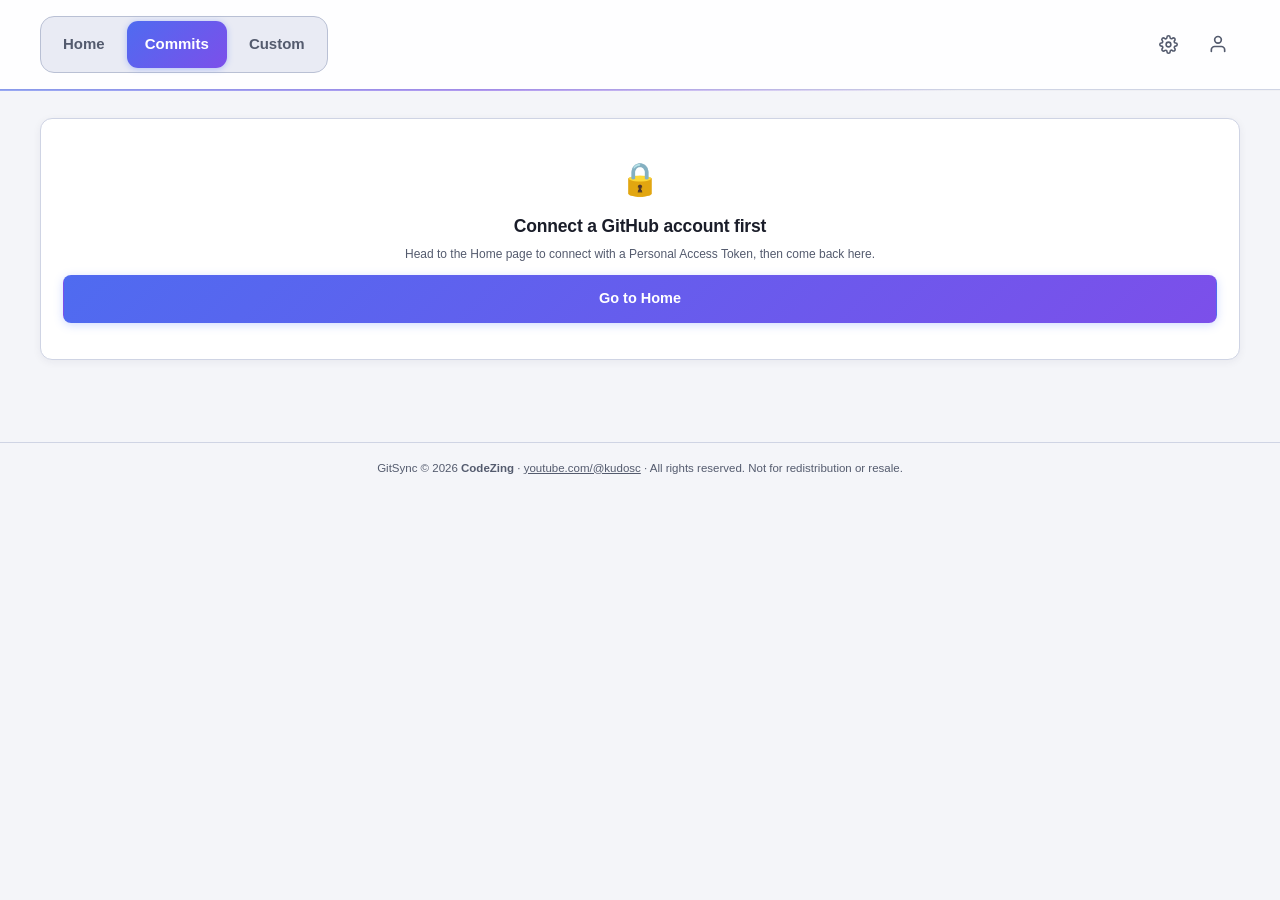
==== commit 9acb5794: "Update" ====
--- a/commits.html
+++ b/commits.html
@@ -80,6 +80,8 @@
           <span>Connected as <strong id="commits-username-label">—</strong></span>
         </div>
 
+        <div class="cm-cols">
+        <div class="cm-col-left">
         <div class="dash-panel">
           <div class="field-select" id="repo-select-trigger" role="button" tabindex="0">
             <span class="field-select-icon"><svg viewBox="0 0 24 24" fill="none" stroke="currentColor" stroke-width="2" stroke-linecap="round" stroke-linejoin="round"><path d="M4 19.5A2.5 2.5 0 0 1 6.5 17H20"></path><path d="M6.5 2H20v20H6.5A2.5 2.5 0 0 1 4 19.5v-15A2.5 2.5 0 0 1 6.5 2z"></path></svg></span>
@@ -124,8 +126,12 @@
           </button>
         </div>
 
+        </div><!-- /cm-col-left -->
+        <div class="cm-col-right">
         <div class="live-commit-section-head" style="margin:22px 2px 6px">Recent commits</div>
         <div id="commits-inline-history" class="commit-history"></div>
+        </div><!-- /cm-col-right -->
+        </div><!-- /cm-cols -->
       </section>
 
       <!-- ============ COMMIT HISTORY (last 5) ============ -->
